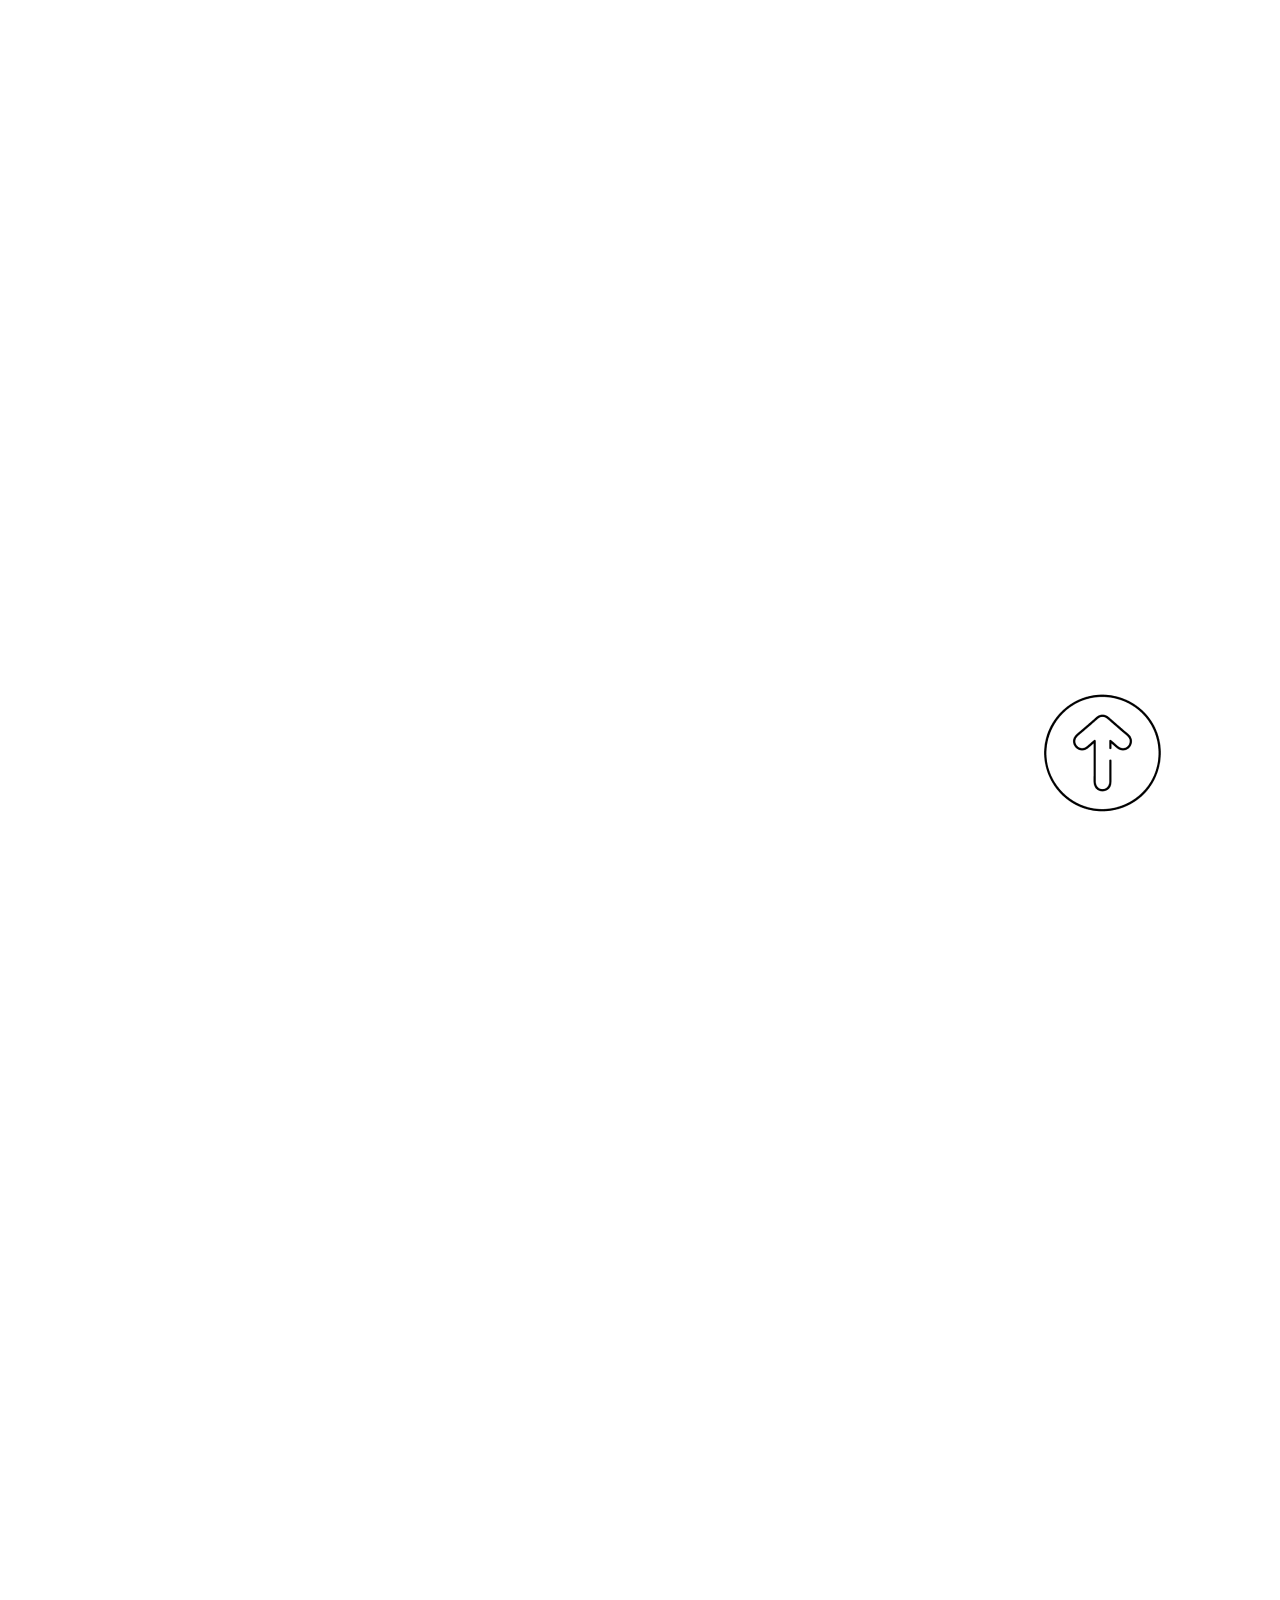
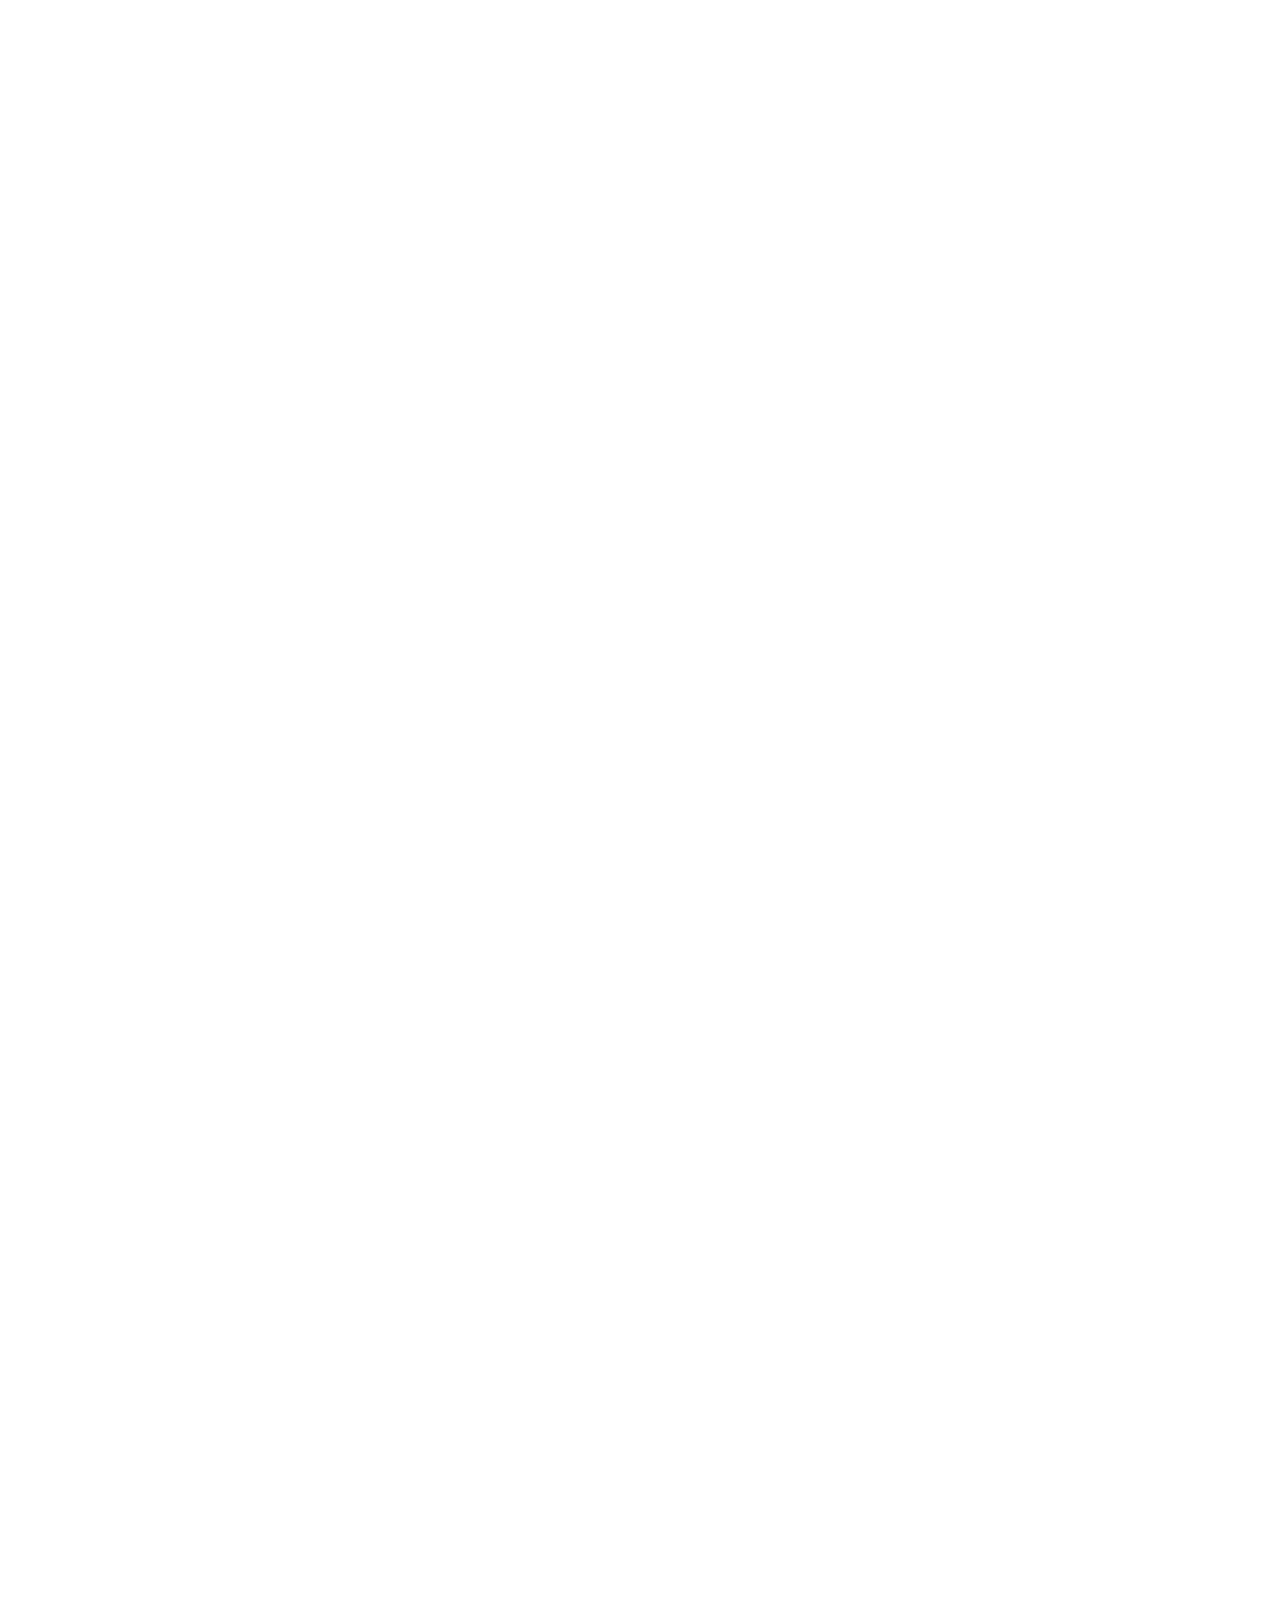
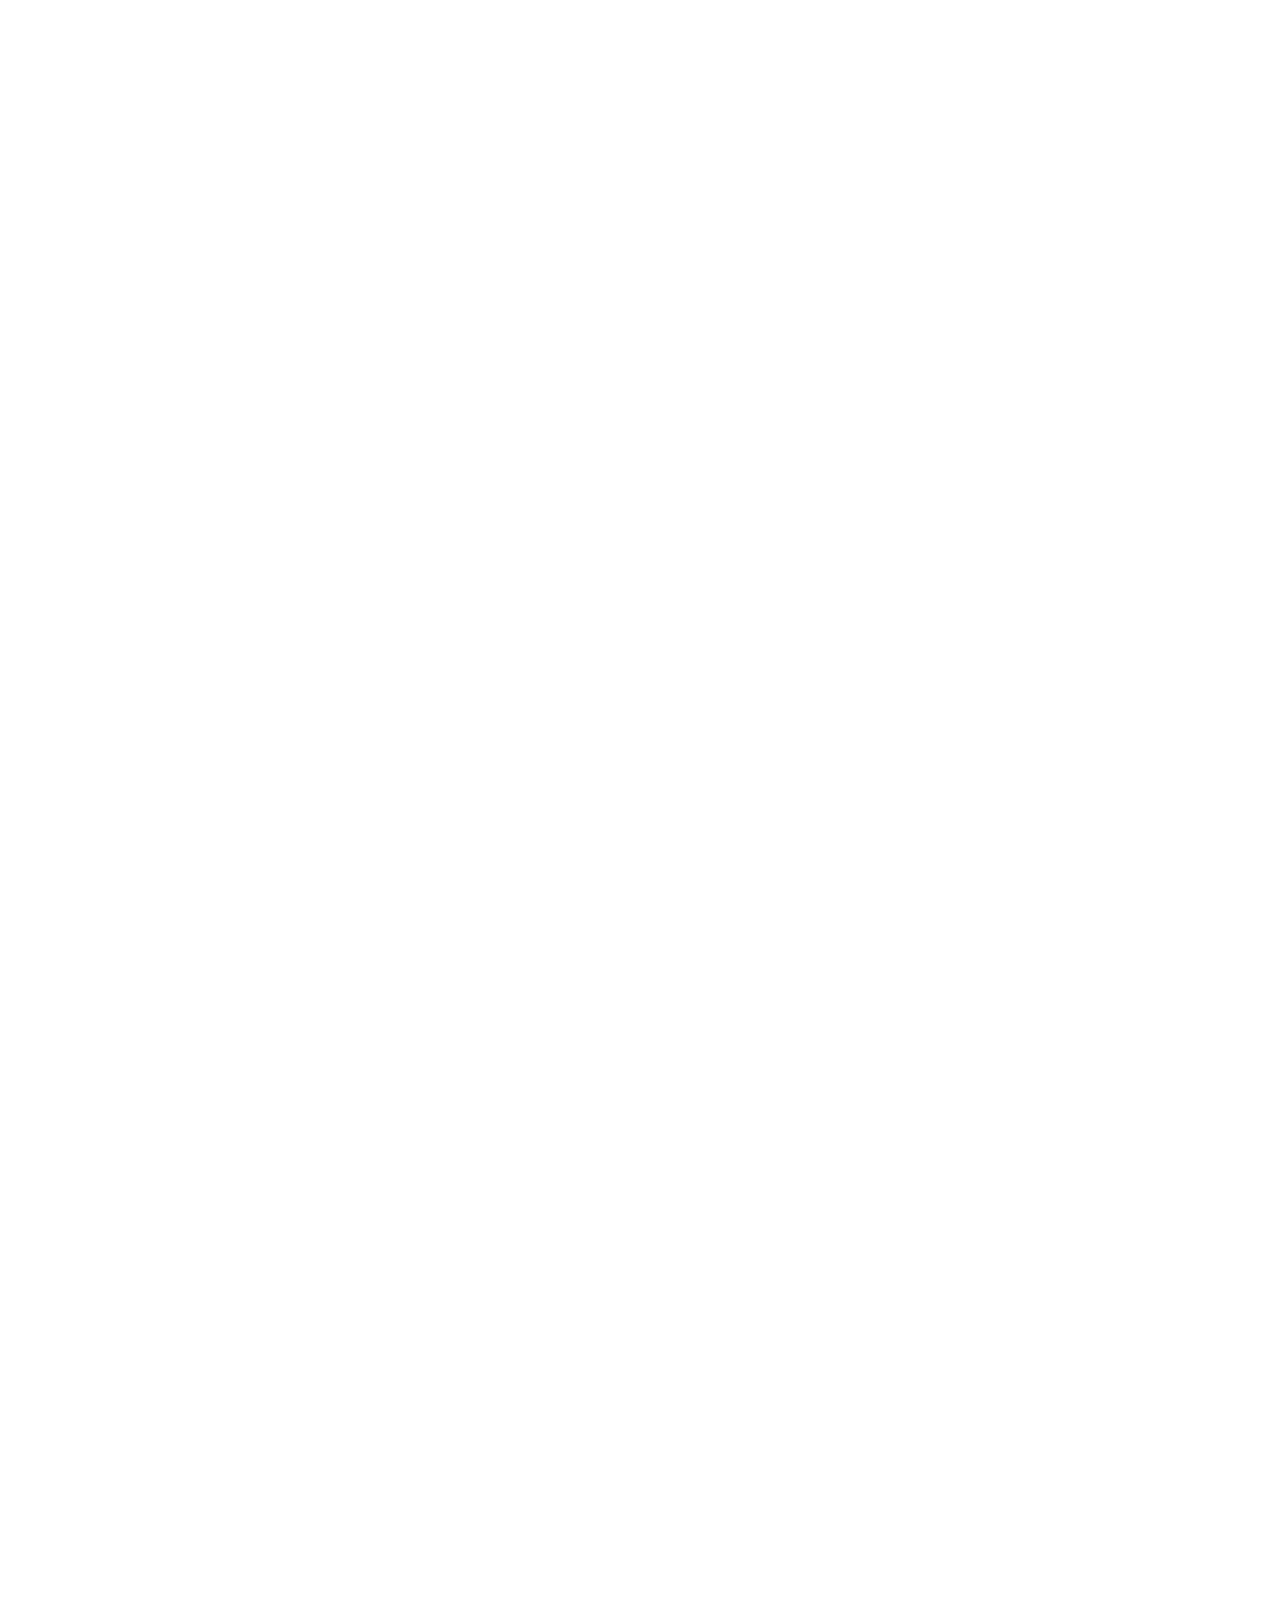
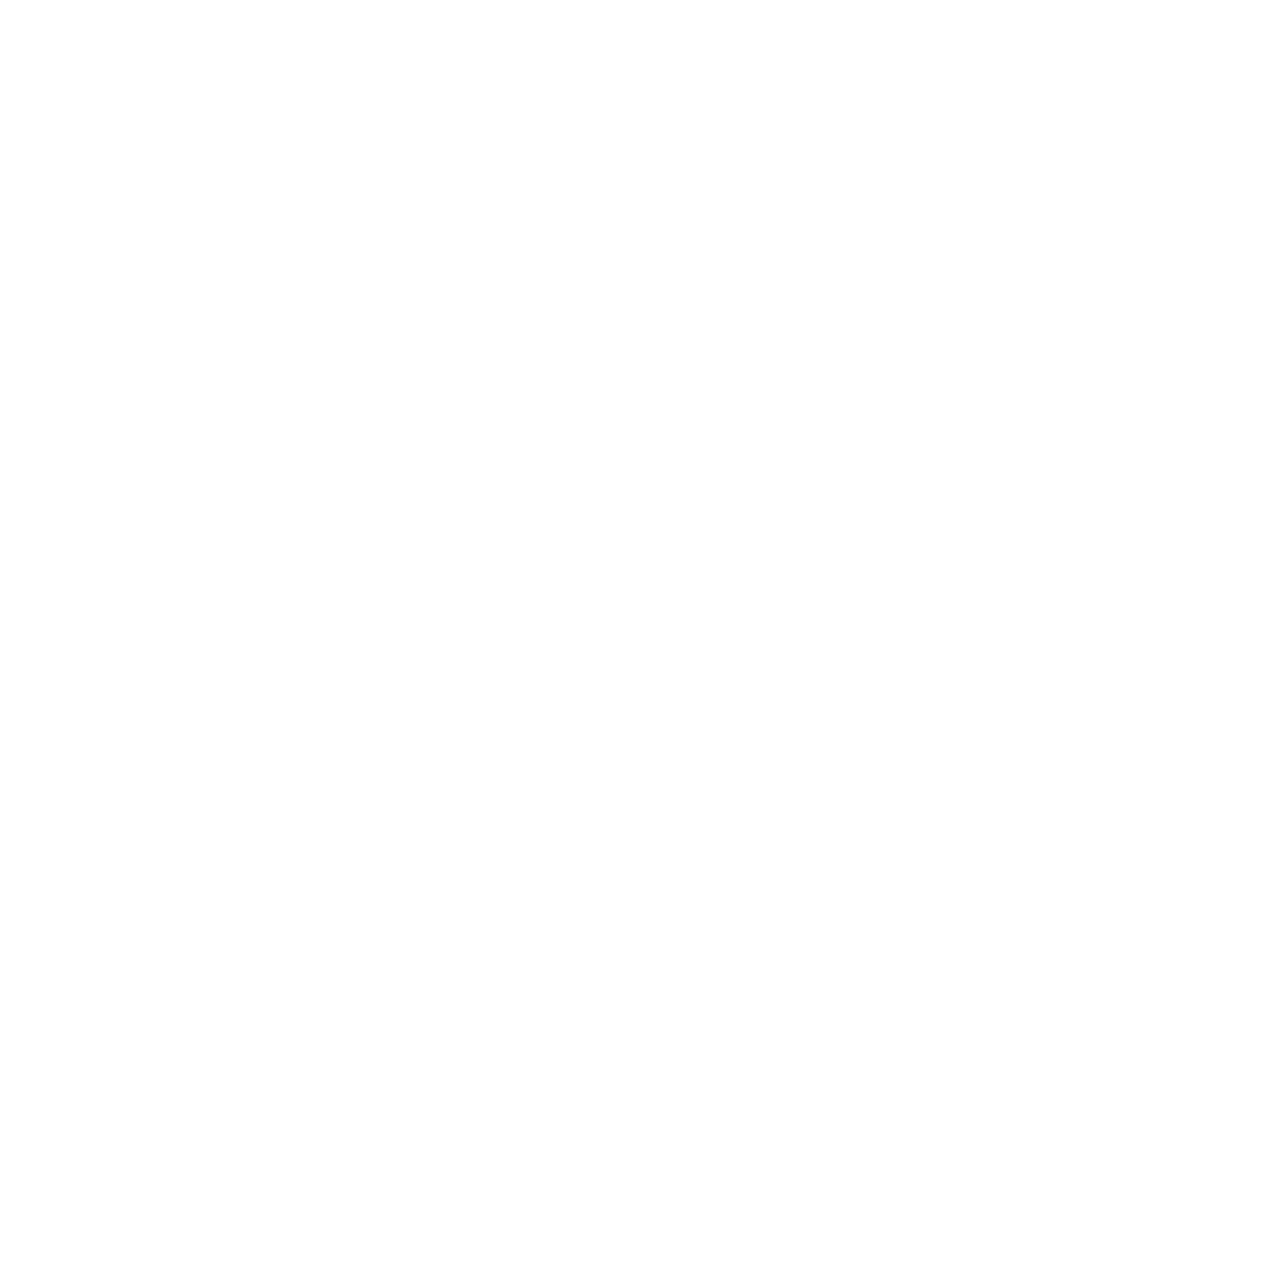
==== sleep/index.html @ bff3b074 "waa" ====
<!DOCTYPE html>
<html lang="ja">
  <head>
 
    <meta charset="UTF-8" />
    <meta name="viewport" content="width=device-width,initial-scale=1" />
    <title>WORK/merumo</title>
    <link rel="stylesheet" href="css/style.css" />
   
  </head>

  <body id="aaa">
    <a href="#aaa"><img src="./Ellipse 5.png" alt=""></a>
    <video src="./3.mp4"></video>
  </body>
</html>
---- sleep/css/style.css ----
html {
  scroll-behavior: smooth;
}

body {
  background-image: url(/de.png);
  max-width: 1440px;
  height: 6070px;
  text-align: center;
  margin: 0 auto;
}

img{
  position: fixed;
  bottom: 20px;
  right: 50px
}
video{
  margin-top: 2500px;
  max-width:400px ;
  margin-left: 530px;
}
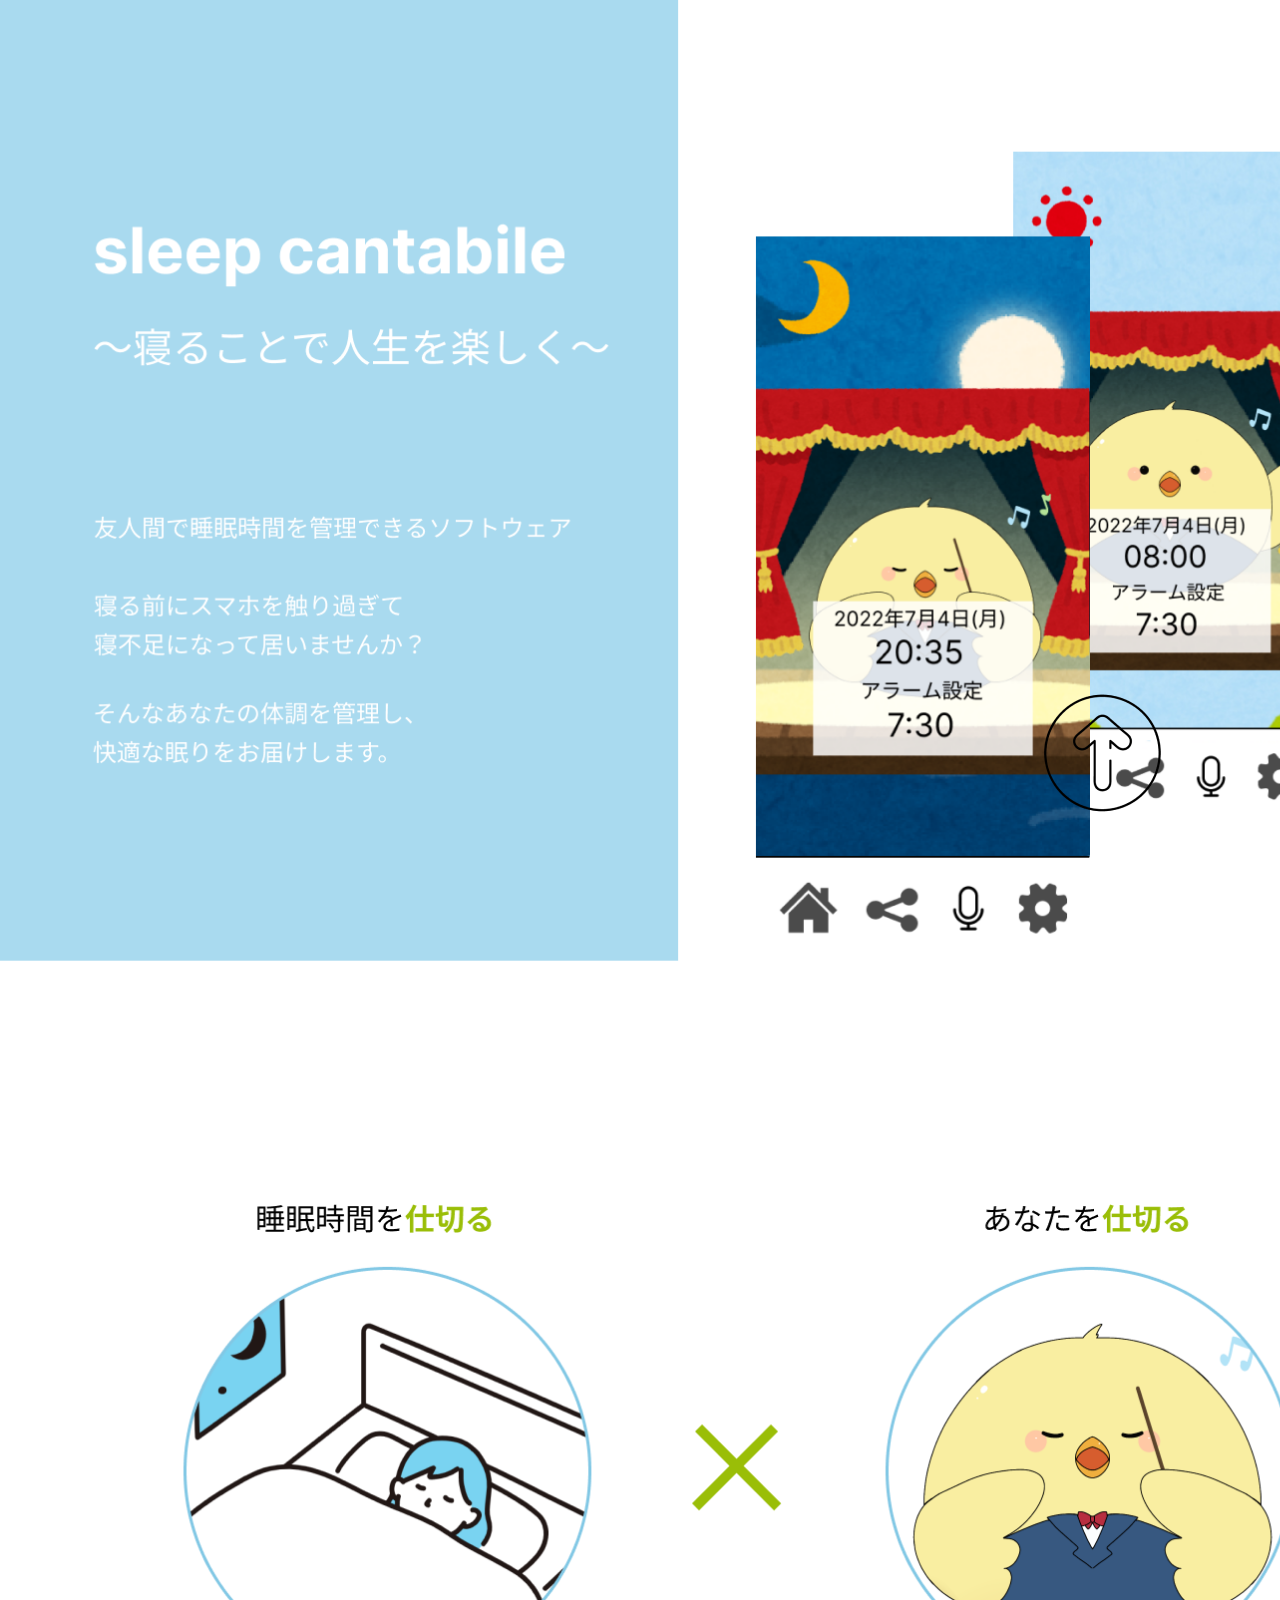
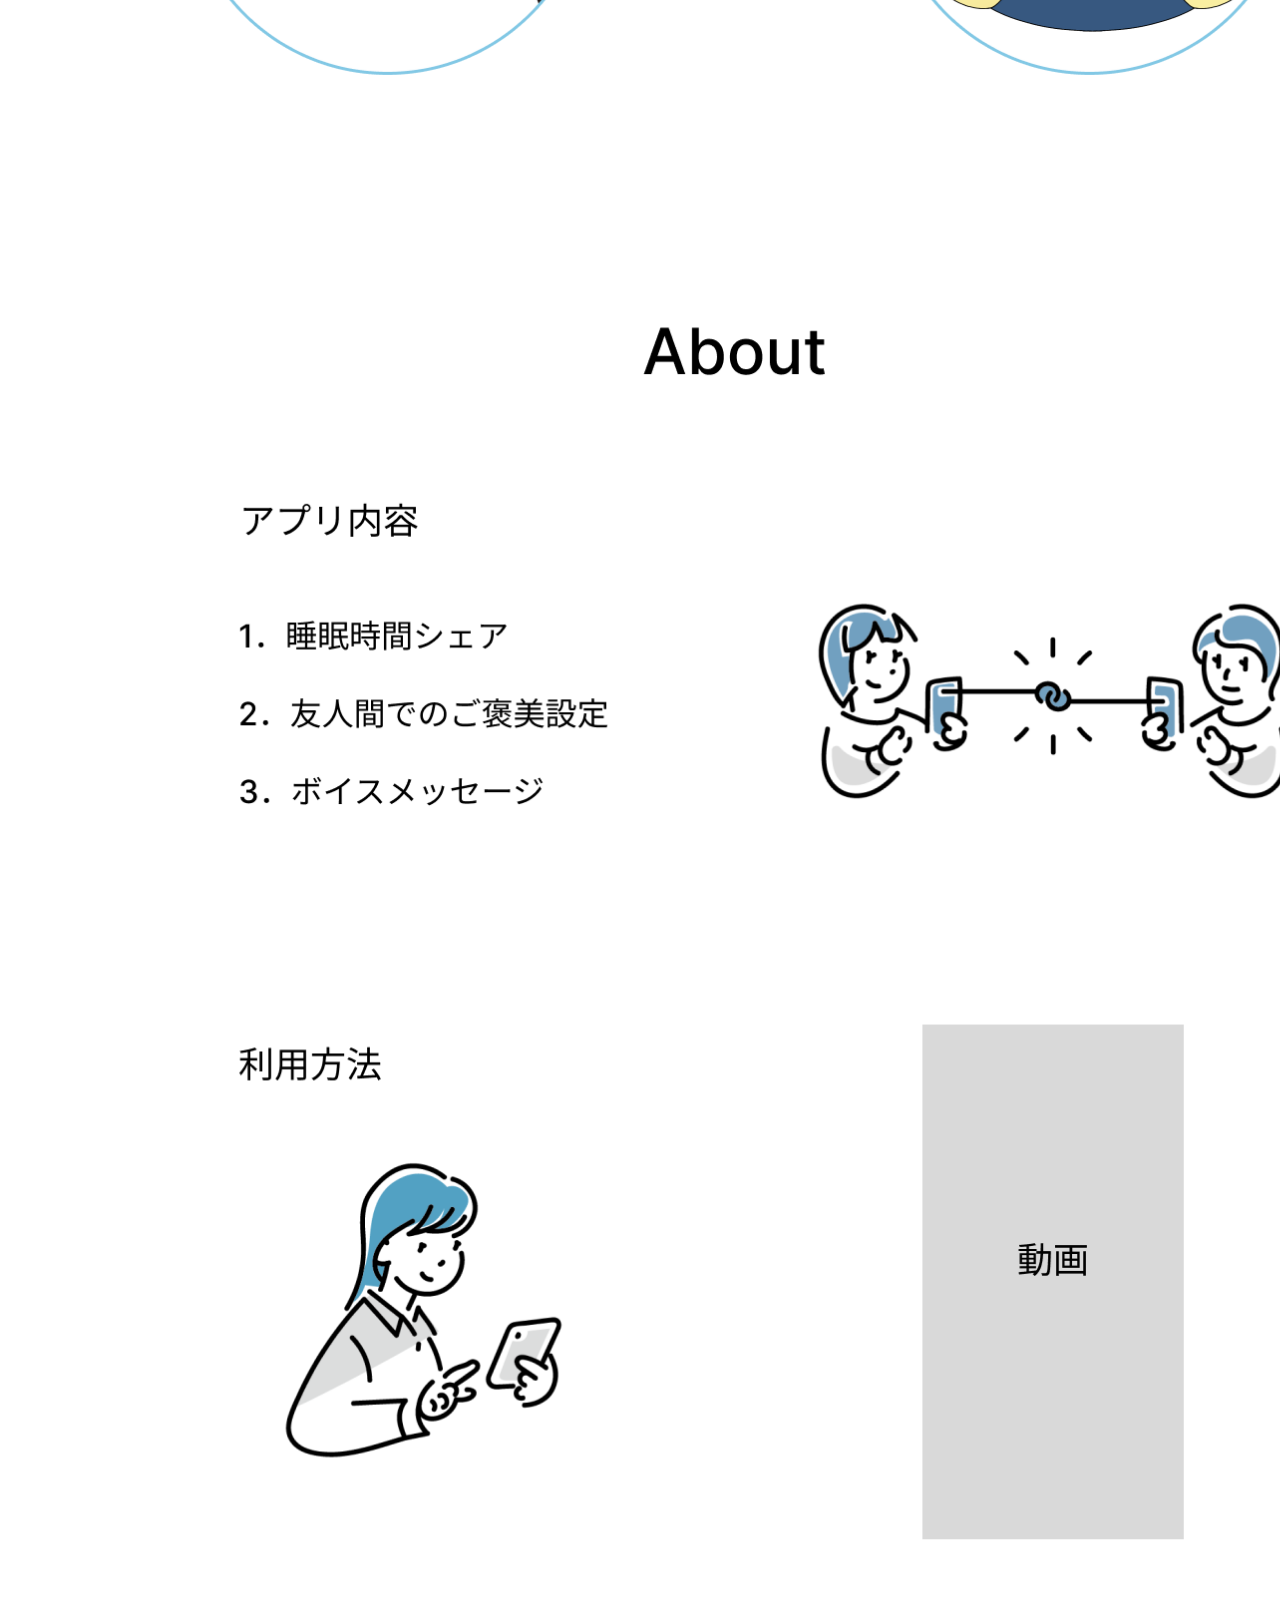
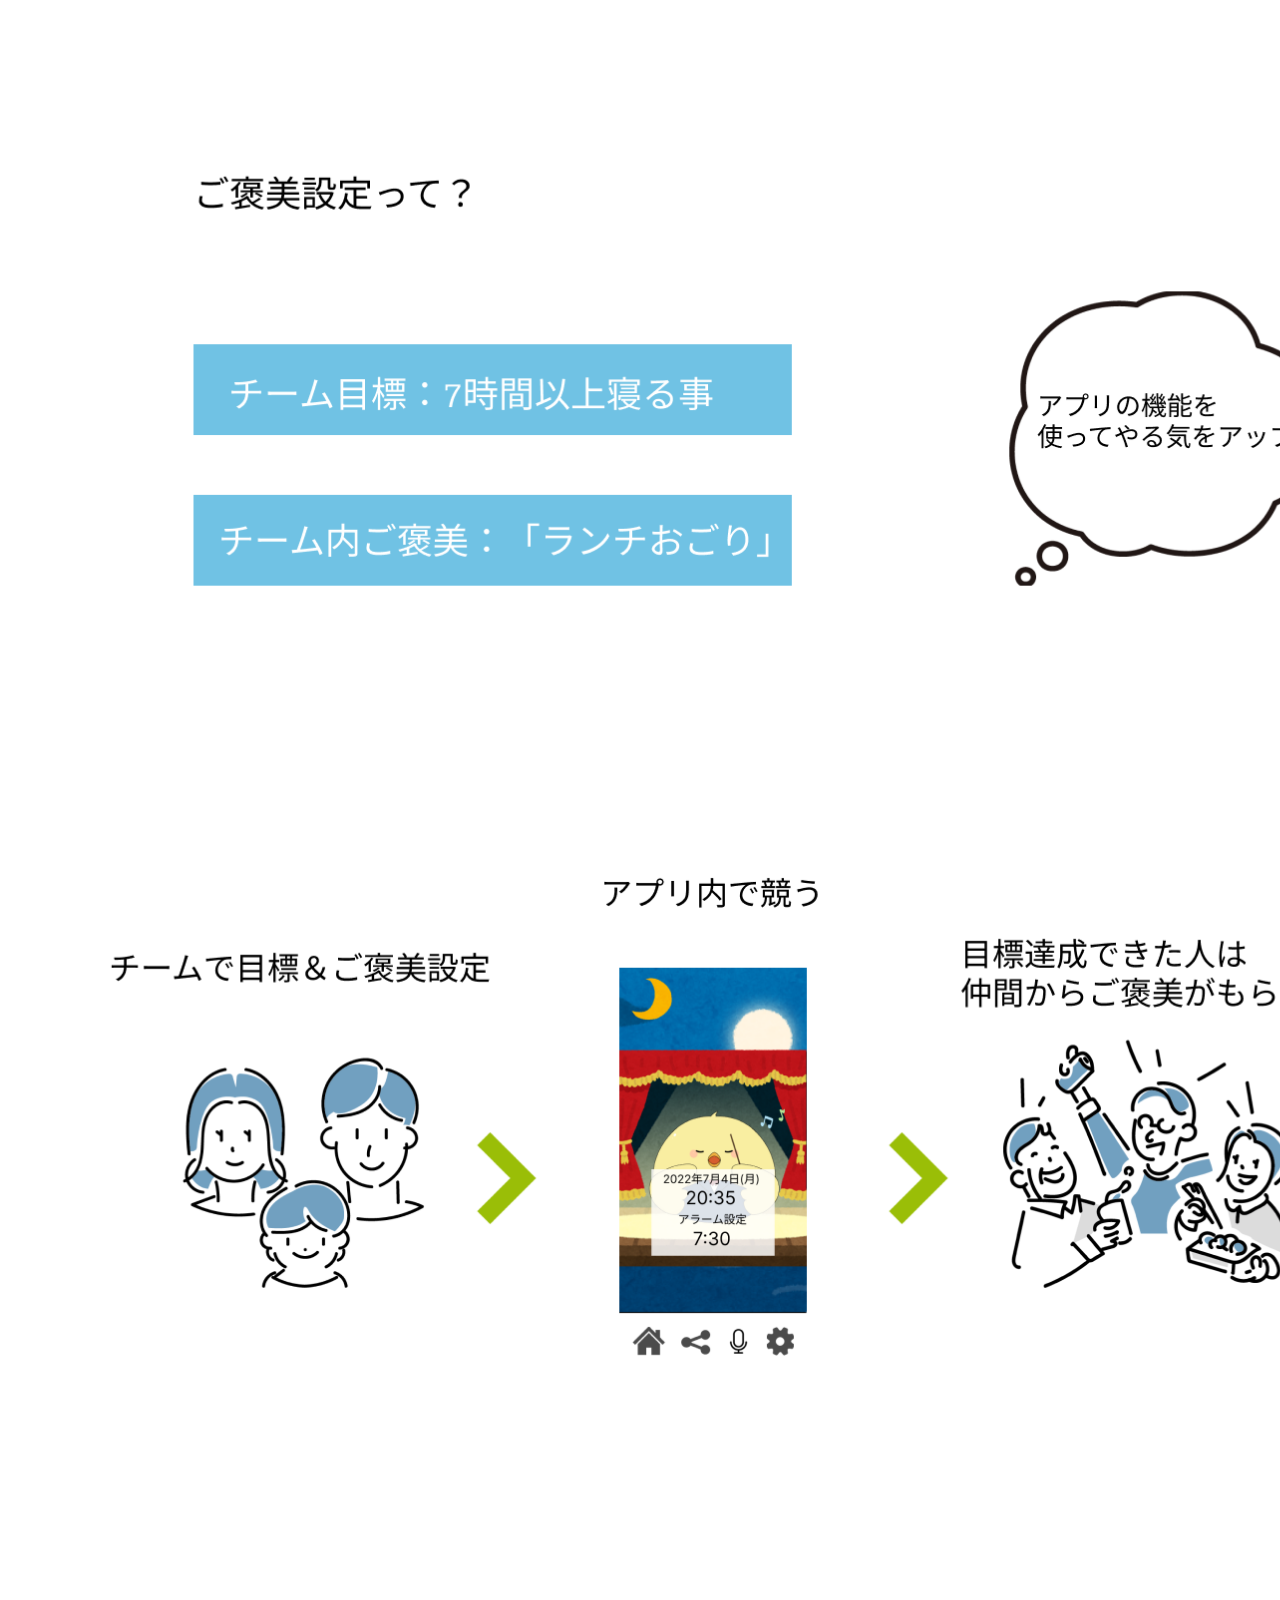
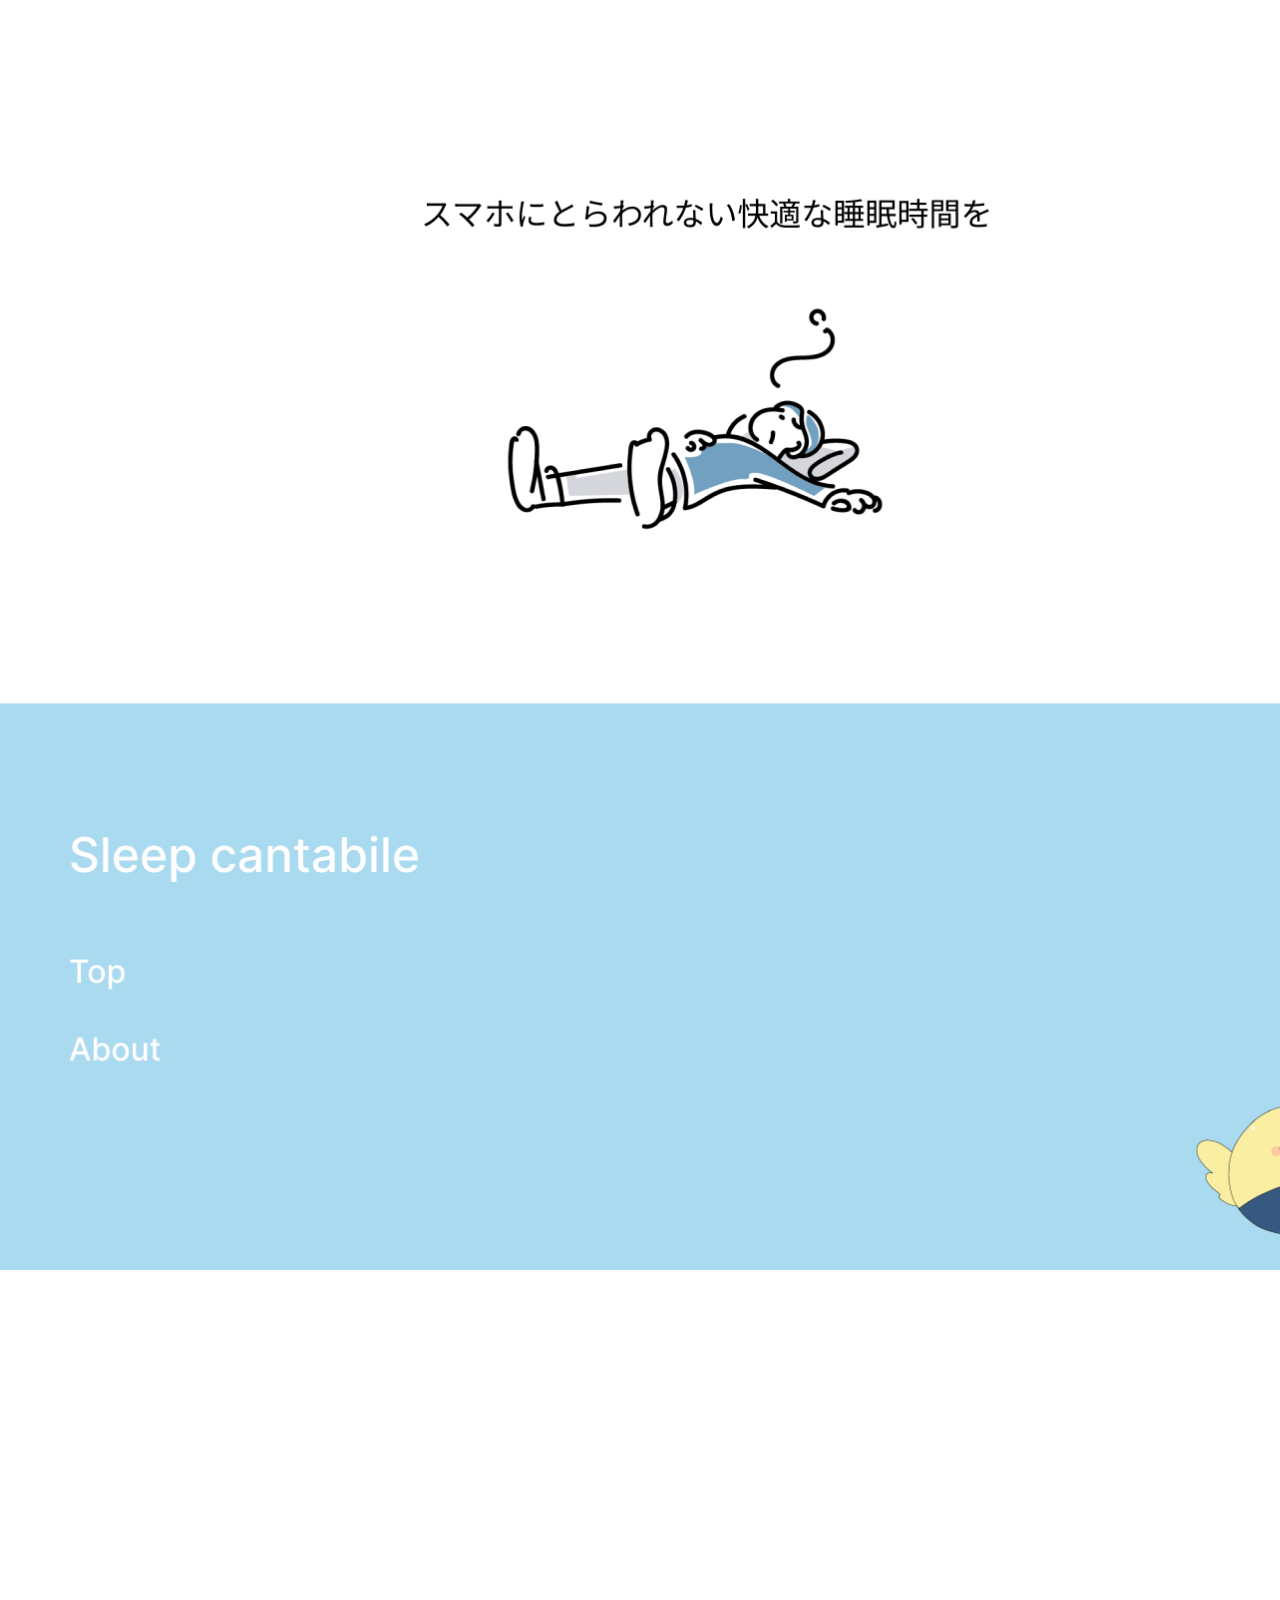
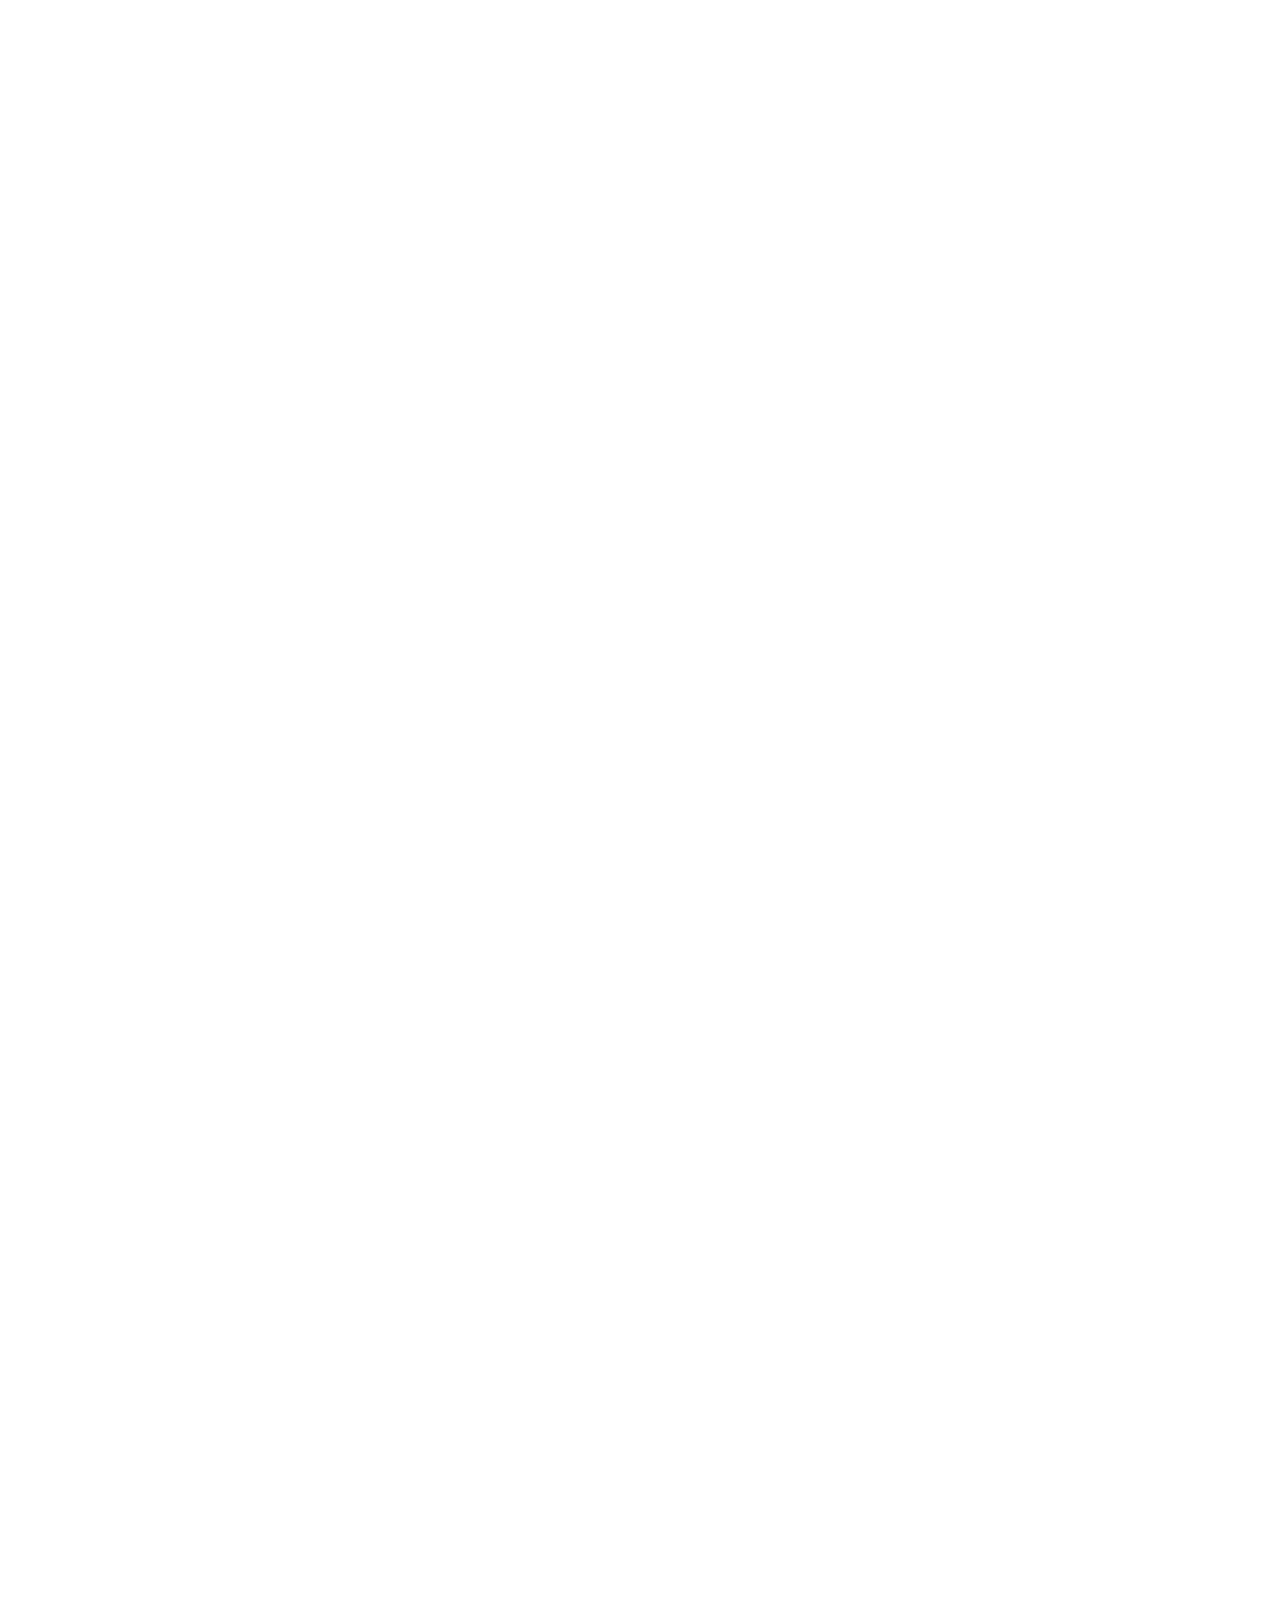
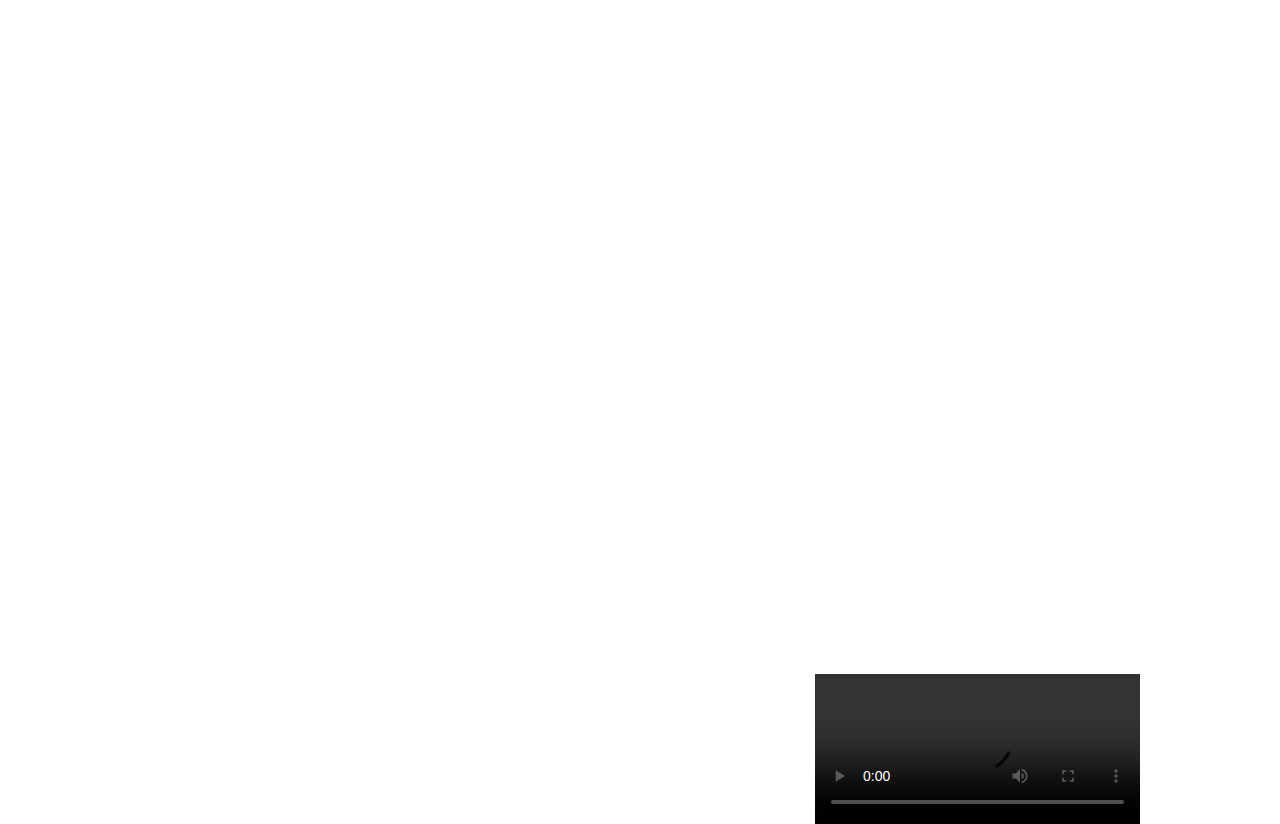
==== commit 23a58766: "henkou" ====
--- a/sleep/index.html
+++ b/sleep/index.html
@@ -1,16 +1,15 @@
 <!DOCTYPE html>
 <html lang="ja">
   <head>
- 
     <meta charset="UTF-8" />
     <meta name="viewport" content="width=device-width,initial-scale=1" />
     <title>WORK/merumo</title>
     <link rel="stylesheet" href="css/style.css" />
-   
   </head>
 
   <body id="aaa">
-    <a href="#aaa"><img src="./Ellipse 5.png" alt=""></a>
-    <video src="./3.mp4"></video>
+    <img src="./de.png" alt="da" />
+    <a href="#aaa"><img src="./Ellipse 5.png" alt="" /></a>
+    <video src="./video/3.mp4" controls></video>
   </body>
 </html>
--- a/sleep/css/style.css
+++ b/sleep/css/style.css
@@ -3,20 +3,29 @@
 }
 
 body {
-  background-image: url(/de.png);
-  max-width: 1440px;
+  /* background-image: url(/de.png); */
+  max-width: 1980px;
   height: 6070px;
   text-align: center;
   margin: 0 auto;
 }
 
-img{
+a img {
   position: fixed;
   bottom: 20px;
-  right: 50px
+  right: 50px;
+  z-index: 125;
 }
-video{
-  margin-top: 2500px;
-  max-width:400px ;
-  margin-left: 530px;
-}+img[alt="da"] {
+  max-height: 100%;
+}
+video {
+  position: absolute;
+  width: 325px;
+  margin:  0 auto;
+  text-align: center;
+  margin-top: 2600px;
+  right: 50%;
+  margin-right: -500px;
+  
+}
